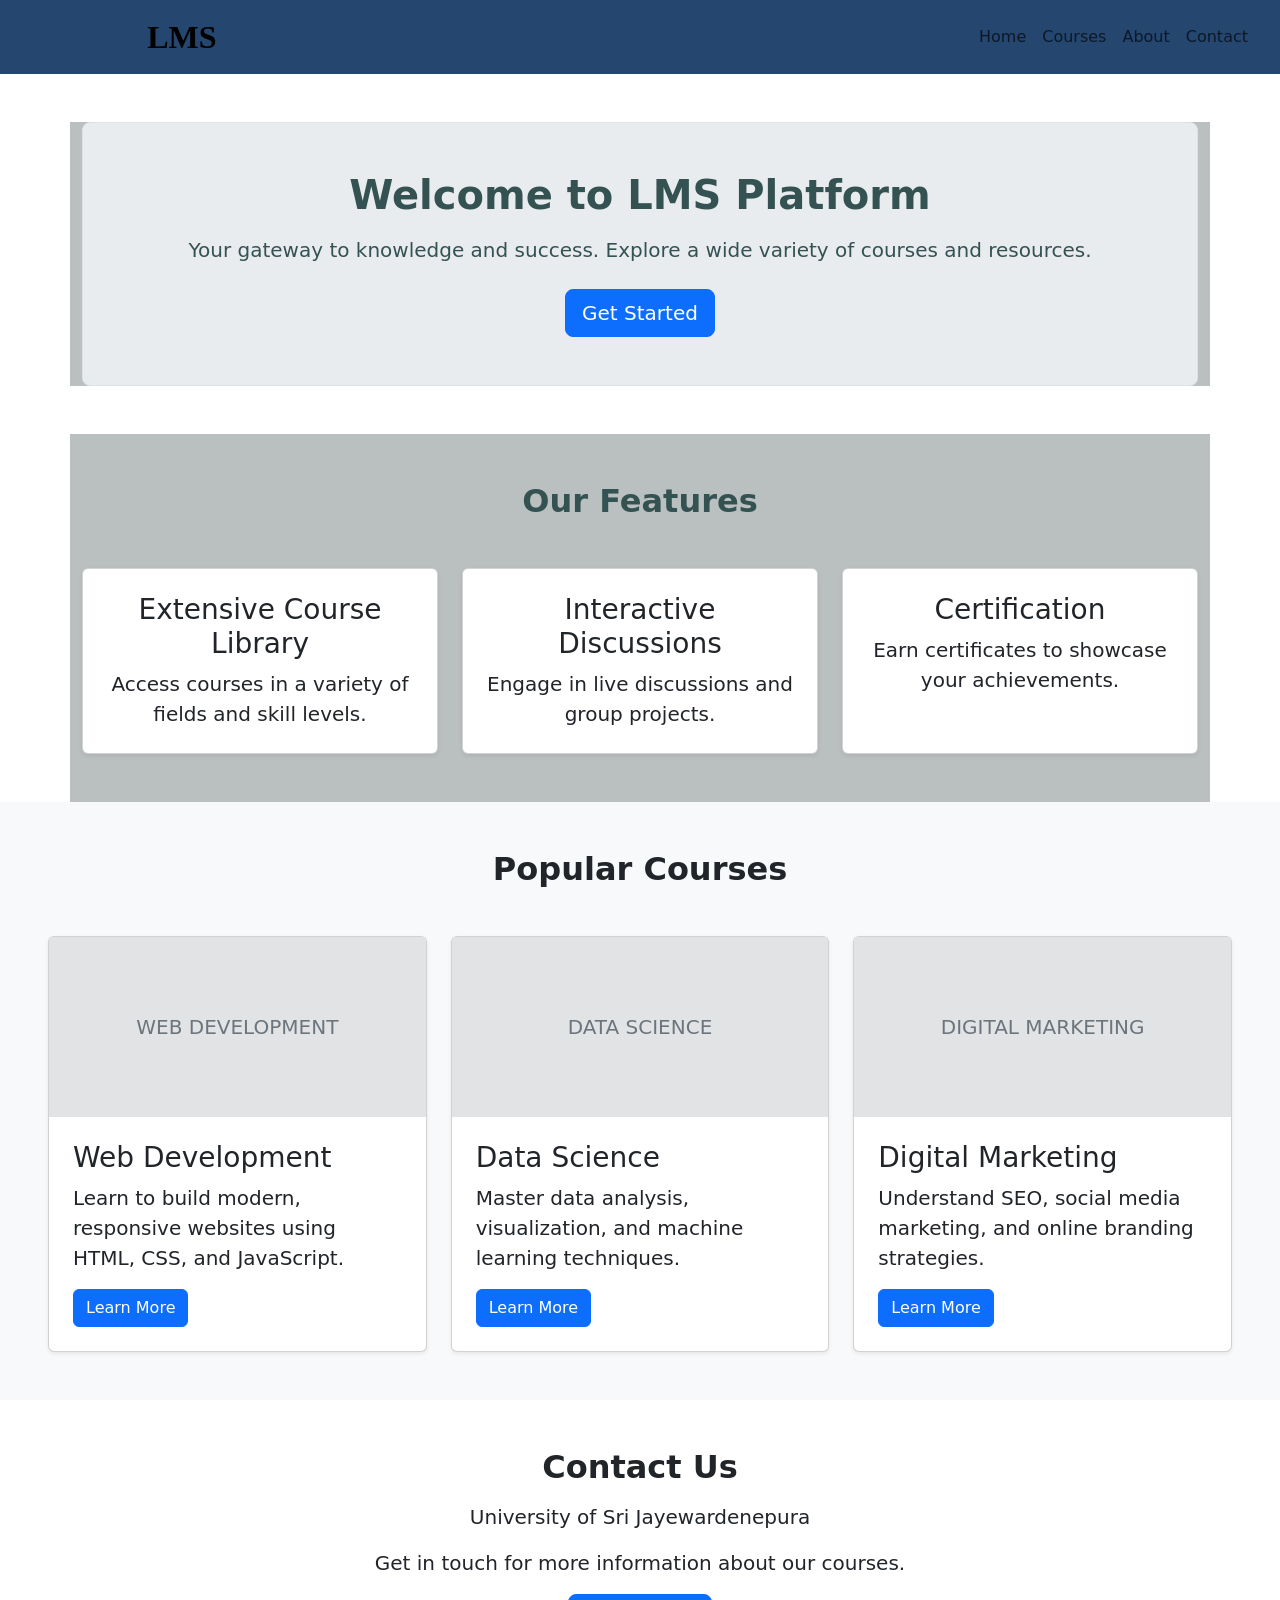
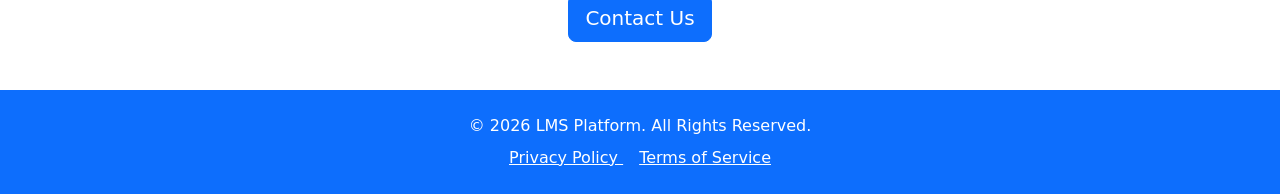
==== Practical 2 LMS using Bootstrap/index.html @ 3b53b726 "Lms Using Bootstrap" ====
<!DOCTYPE html>
<html lang="en" data-bs-theme="light">

<head>
    <meta charset="UTF-8">
    <meta name="viewport" content="width=device-width, initial-scale=1.0">

    <title>LMS | Learning Management System</title>

    <!-- Bootstrap CSS -->
    <link href="https://cdn.jsdelivr.net/npm/bootstrap@5.3.8/dist/css/bootstrap.min.css"
          rel="stylesheet">

    <!-- Custom CSS -->
    <link rel="stylesheet" href="style.css">
</head>

<body>

    <!-- Navigation Bar -->
    <nav class="navbar navbar-expand-lg bg-1 fg-2">
        <div class="container-fluid px-4">

            <a class="navbar-brand fw-bold" href="#Home">LMS</a>

            <button class="navbar-toggler" type="button"
                    data-bs-toggle="offcanvas"
                    data-bs-target="#navbarMenu"
                    aria-controls="navbarMenu"
                    aria-label="Toggle navigation">

                <span class="navbar-toggler-icon"></span>
            </button>

            <div class="offcanvas offcanvas-end" tabindex="-1"
                 id="navbarMenu"
                 aria-labelledby="navbarMenuLabel">

                <div class="offcanvas-header">
                    <h5 class="offcanvas-title" id="navbarMenuLabel">
                        LMS Menu
                    </h5>

                    <button type="button" class="btn-close"
                            data-bs-dismiss="offcanvas"
                            aria-label="Close"></button>
                </div>

                <div class="offcanvas-body">
                    <div class="navbar-nav ms-auto">

                        <a class="nav-link" href="#Home">Home</a>
                        <a class="nav-link" href="#courses">Courses</a>
                        <a class="nav-link" href="#about">About</a>
                        <a class="nav-link" href="#contact">Contact</a>

                    </div>
                </div>

            </div>
        </div>
    </nav>


    <!-- Home Section -->
    <section id="Home" class="py-5">

        <div class="container">

            <div class="bg-body-secondary p-5 rounded-3 text-center border">

                <h1 class="fw-bold mb-3">
                    Welcome to LMS Platform
                </h1>

                <p class="fs-5 mb-4">
                    Your gateway to knowledge and success.
                    Explore a wide variety of courses and resources.
                </p>

                <a class="btn btn-primary btn-lg" href="#courses">
                    Get Started
                </a>

            </div>

        </div>

    </section>


    <!-- Our Features -->
    <section id="about" class="container py-5">

        <h2 class="text-center fw-bold mb-5">
            Our Features
        </h2>

        <div class="row g-4">

            <!-- Feature 1 -->
            <div class="col-12 col-md-4">

                <div class="card h-100 shadow-sm">

                    <div class="card-body text-center p-4">

                        <h3 class="card-title">
                            Extensive Course Library
                        </h3>

                        <p class="card-text fs-5">
                            Access courses in a variety of fields and skill levels.
                        </p>

                    </div>

                </div>

            </div>


            <!-- Feature 2 -->
            <div class="col-12 col-md-4">

                <div class="card h-100 shadow-sm">

                    <div class="card-body text-center p-4">

                        <h3 class="card-title">
                            Interactive Discussions
                        </h3>

                        <p class="card-text fs-5">
                            Engage in live discussions and group projects.
                        </p>

                    </div>

                </div>

            </div>


            <!-- Feature 3 -->
            <div class="col-12 col-md-4">

                <div class="card h-100 shadow-sm">

                    <div class="card-body text-center p-4">

                        <h3 class="card-title">
                            Certification
                        </h3>

                        <p class="card-text fs-5">
                            Earn certificates to showcase your achievements.
                        </p>

                    </div>

                </div>

            </div>

        </div>

    </section>


    <!-- Popular Courses -->
    <section id="courses"
             class="container-fluid px-4 px-md-5 py-5 bg-light">

        <h2 class="text-center fw-bold mb-5">
            Popular Courses
        </h2>

        <div class="row g-4">

            <!-- Course 1 -->
            <div class="col-12 col-md-4">

                <div class="card h-100 shadow-sm">

                    <div class="bg-secondary-subtle d-flex align-items-center justify-content-center"
                         style="height: 180px;">

                        <span class="fs-5 text-secondary">
                            WEB DEVELOPMENT
                        </span>

                    </div>

                    <div class="card-body p-4 d-flex flex-column">

                        <h3 class="card-title">
                            Web Development
                        </h3>

                        <p class="card-text fs-5">
                            Learn to build modern, responsive websites using HTML, CSS, and JavaScript.
                        </p>

                        <a href="#contact"
                           class="btn btn-primary mt-auto align-self-start">
                            Learn More
                        </a>

                    </div>

                </div>

            </div>


            <!-- Course 2 -->
            <div class="col-12 col-md-4">

                <div class="card h-100 shadow-sm">

                    <div class="bg-secondary-subtle d-flex align-items-center justify-content-center"
                         style="height: 180px;">

                        <span class="fs-5 text-secondary">
                            DATA SCIENCE
                        </span>

                    </div>

                    <div class="card-body p-4 d-flex flex-column">

                        <h3 class="card-title">
                            Data Science
                        </h3>

                        <p class="card-text fs-5">
                            Master data analysis, visualization, and machine learning techniques.
                        </p>

                        <a href="#contact"
                           class="btn btn-primary mt-auto align-self-start">
                            Learn More
                        </a>

                    </div>

                </div>

            </div>


            <!-- Course 3 -->
            <div class="col-12 col-md-4">

                <div class="card h-100 shadow-sm">

                    <div class="bg-secondary-subtle d-flex align-items-center justify-content-center"
                         style="height: 180px;">

                        <span class="fs-5 text-secondary">
                            DIGITAL MARKETING
                        </span>

                    </div>

                    <div class="card-body p-4 d-flex flex-column">

                        <h3 class="card-title">
                            Digital Marketing
                        </h3>

                        <p class="card-text fs-5">
                            Understand SEO, social media marketing, and online branding strategies.
                        </p>

                        <a href="#contact"
                           class="btn btn-primary mt-auto align-self-start">
                            Learn More
                        </a>

                    </div>

                </div>

            </div>

        </div>

    </section>


    <!-- Contact Section -->
    <section id="contact" class="text-center py-5 px-3">

        <h2 class="fw-bold">
            Contact Us
        </h2>

        <p class="fs-5 mt-3">
            University of Sri Jayewardenepura
        </p>

        <p class="fs-5">
            Get in touch for more information about our courses.
        </p>

        <a href="mailto:info@sjp.ac.lk"
           class="btn btn-primary btn-lg">
            Contact Us
        </a>

    </section>


    <!-- Footer -->
    <footer class="bg-primary text-white text-center py-4 mt-auto">

        <p class="mb-2">
            &copy; 2026 LMS Platform. All Rights Reserved.
        </p>

        <a href="#privacy" class="text-white me-3">
            Privacy Policy
        </a>

        <a href="#terms" class="text-white">
            Terms of Service
        </a>

    </footer>


    <!-- Bootstrap JavaScript -->
    <script src="https://cdn.jsdelivr.net/npm/bootstrap@5.3.8/dist/js/bootstrap.bundle.min.js"></script>

</body>

</html>
---- Practical 2 LMS using Bootstrap/style.css ----
.drawer-end {
    align-items: flex-end;
}

.firstbox {
    background-color: rgb(215, 223, 224);
}

.navbar{
    background-color: rgb(36, 70, 111);
}

.navbar-brand{
    font-size: xx-large;
    font-family: 'Times New Roman', Times, serif;
    margin-left: 10%;
}

.container{
    color: rgb(52, 82, 82);
    background-color: rgb(186, 191, 191);
}
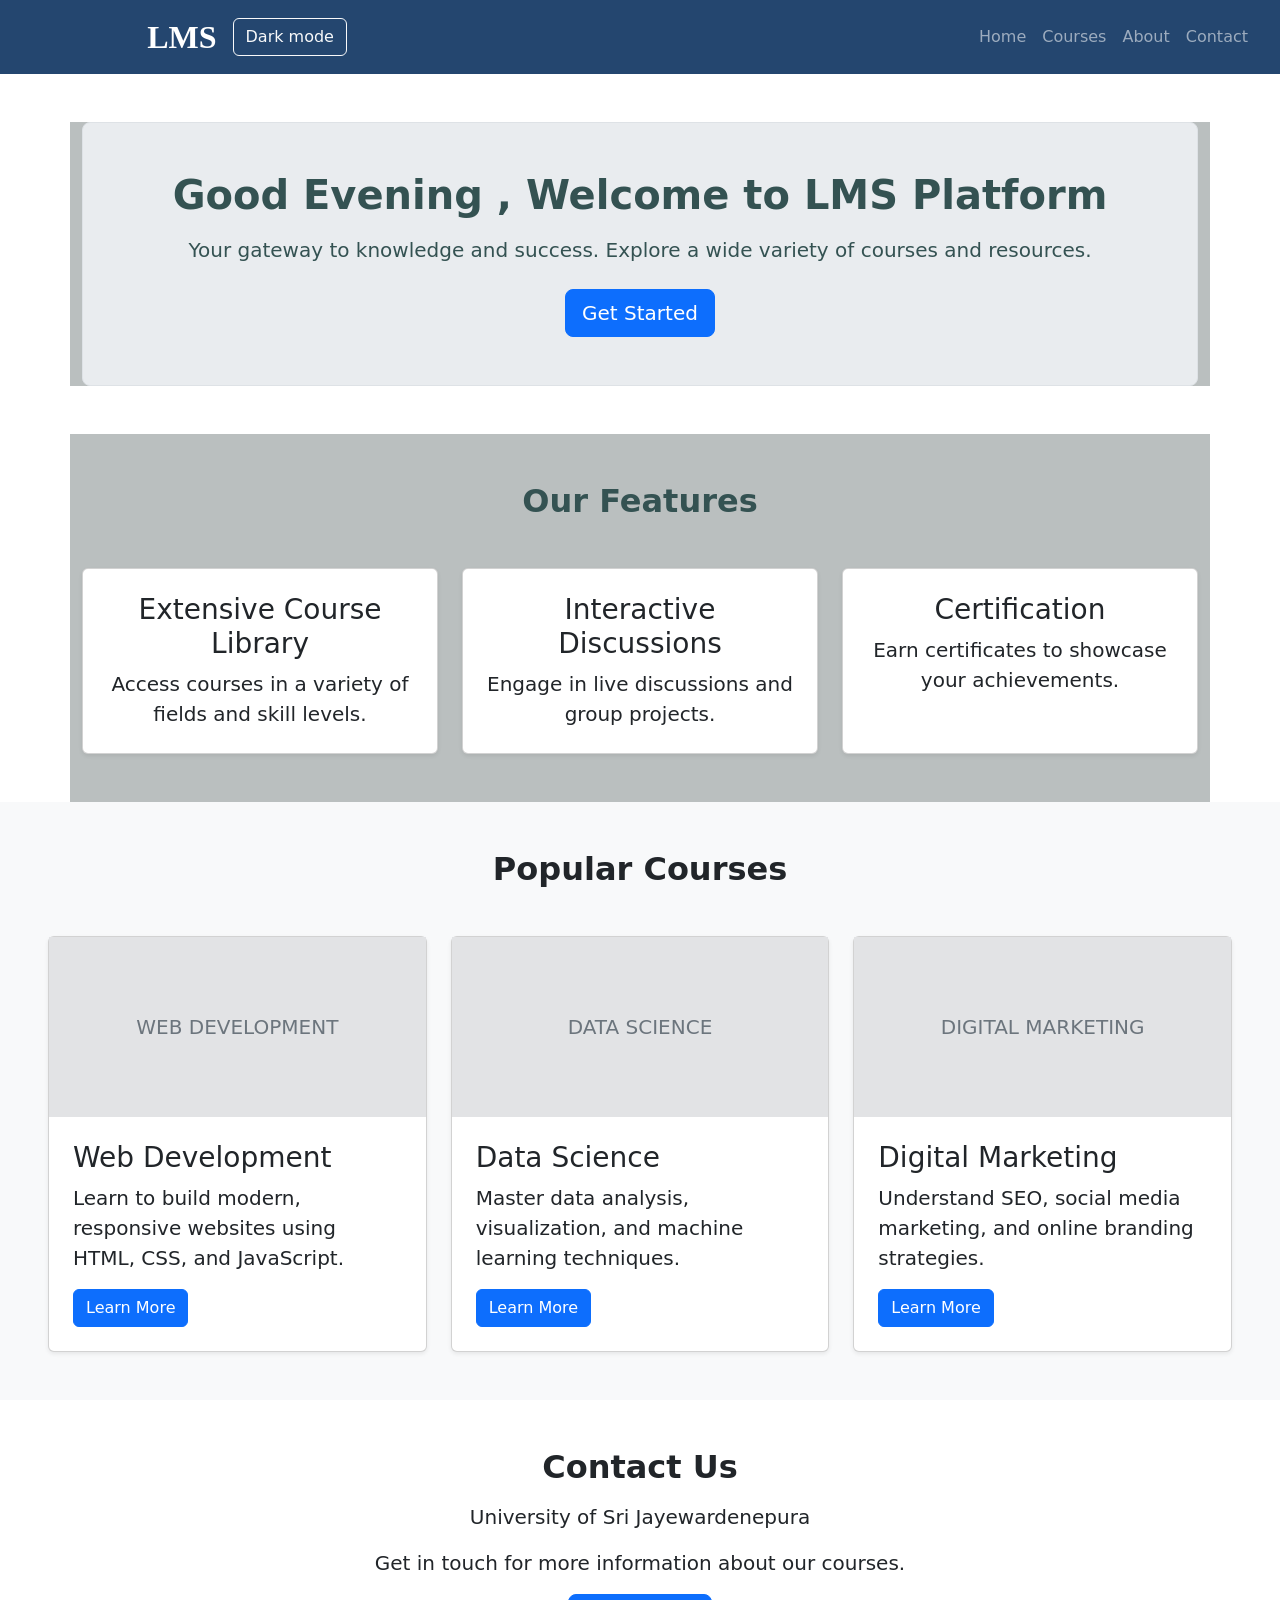
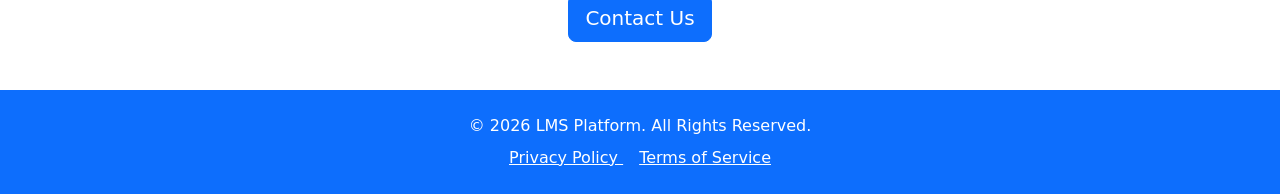
==== commit 74defc29: "added darkmode button and time based greeting to website" ====
--- a/Practical 2 LMS using Bootstrap/index.html
+++ b/Practical 2 LMS using Bootstrap/index.html
@@ -1,4 +1,3 @@
-
 <!DOCTYPE html>
 <html lang="en" data-bs-theme="light">
 
@@ -9,8 +8,7 @@
     <title>LMS | Learning Management System</title>
 
     <!-- Bootstrap CSS -->
-    <link href="https://cdn.jsdelivr.net/npm/bootstrap@5.3.8/dist/css/bootstrap.min.css"
-          rel="stylesheet">
+    <link href="https://cdn.jsdelivr.net/npm/bootstrap@5.3.8/dist/css/bootstrap.min.css" rel="stylesheet">
 
     <!-- Custom CSS -->
     <link rel="stylesheet" href="style.css">
@@ -18,33 +16,32 @@
 
 <body>
 
+
     <!-- Navigation Bar -->
-    <nav class="navbar navbar-expand-lg bg-1 fg-2">
+    <nav class="navbar navbar-expand-lg bg-1 fg-2" data-bs-theme="dark">
         <div class="container-fluid px-4">
 
             <a class="navbar-brand fw-bold" href="#Home">LMS</a>
 
-            <button class="navbar-toggler" type="button"
-                    data-bs-toggle="offcanvas"
-                    data-bs-target="#navbarMenu"
-                    aria-controls="navbarMenu"
-                    aria-label="Toggle navigation">
+            <button class="btn btn-outline-light ms-auto me-2" type="button" id="themeToggle"
+                aria-pressed="false">
+                Dark mode
+            </button>
+
+            <button class="navbar-toggler" type="button" data-bs-toggle="offcanvas" data-bs-target="#navbarMenu"
+                aria-controls="navbarMenu" aria-label="Toggle navigation">
 
                 <span class="navbar-toggler-icon"></span>
             </button>
 
-            <div class="offcanvas offcanvas-end" tabindex="-1"
-                 id="navbarMenu"
-                 aria-labelledby="navbarMenuLabel">
+            <div class="offcanvas offcanvas-end" tabindex="-1" id="navbarMenu" aria-labelledby="navbarMenuLabel">
 
                 <div class="offcanvas-header">
                     <h5 class="offcanvas-title" id="navbarMenuLabel">
                         LMS Menu
                     </h5>
 
-                    <button type="button" class="btn-close"
-                            data-bs-dismiss="offcanvas"
-                            aria-label="Close"></button>
+                    <button type="button" class="btn-close" data-bs-dismiss="offcanvas" aria-label="Close"></button>
                 </div>
 
                 <div class="offcanvas-body">
@@ -62,7 +59,6 @@
         </div>
     </nav>
 
-
     <!-- Home Section -->
     <section id="Home" class="py-5">
 
@@ -71,7 +67,7 @@
             <div class="bg-body-secondary p-5 rounded-3 text-center border">
 
                 <h1 class="fw-bold mb-3">
-                    Welcome to LMS Platform
+                    <span id="greeting"></span> , Welcome to LMS Platform
                 </h1>
 
                 <p class="fs-5 mb-4">
@@ -170,8 +166,7 @@
 
 
     <!-- Popular Courses -->
-    <section id="courses"
-             class="container-fluid px-4 px-md-5 py-5 bg-light">
+    <section id="courses" class="container-fluid px-4 px-md-5 py-5 bg-light">
 
         <h2 class="text-center fw-bold mb-5">
             Popular Courses
@@ -185,7 +180,7 @@
                 <div class="card h-100 shadow-sm">
 
                     <div class="bg-secondary-subtle d-flex align-items-center justify-content-center"
-                         style="height: 180px;">
+                        style="height: 180px;">
 
                         <span class="fs-5 text-secondary">
                             WEB DEVELOPMENT
@@ -203,8 +198,7 @@
                             Learn to build modern, responsive websites using HTML, CSS, and JavaScript.
                         </p>
 
-                        <a href="#contact"
-                           class="btn btn-primary mt-auto align-self-start">
+                        <a href="#contact" class="btn btn-primary mt-auto align-self-start">
                             Learn More
                         </a>
 
@@ -221,7 +215,7 @@
                 <div class="card h-100 shadow-sm">
 
                     <div class="bg-secondary-subtle d-flex align-items-center justify-content-center"
-                         style="height: 180px;">
+                        style="height: 180px;">
 
                         <span class="fs-5 text-secondary">
                             DATA SCIENCE
@@ -239,8 +233,7 @@
                             Master data analysis, visualization, and machine learning techniques.
                         </p>
 
-                        <a href="#contact"
-                           class="btn btn-primary mt-auto align-self-start">
+                        <a href="#contact" class="btn btn-primary mt-auto align-self-start">
                             Learn More
                         </a>
 
@@ -257,7 +250,7 @@
                 <div class="card h-100 shadow-sm">
 
                     <div class="bg-secondary-subtle d-flex align-items-center justify-content-center"
-                         style="height: 180px;">
+                        style="height: 180px;">
 
                         <span class="fs-5 text-secondary">
                             DIGITAL MARKETING
@@ -275,8 +268,7 @@
                             Understand SEO, social media marketing, and online branding strategies.
                         </p>
 
-                        <a href="#contact"
-                           class="btn btn-primary mt-auto align-self-start">
+                        <a href="#contact" class="btn btn-primary mt-auto align-self-start">
                             Learn More
                         </a>
 
@@ -306,8 +298,7 @@
             Get in touch for more information about our courses.
         </p>
 
-        <a href="mailto:info@sjp.ac.lk"
-           class="btn btn-primary btn-lg">
+        <a href="mailto:info@sjp.ac.lk" class="btn btn-primary btn-lg">
             Contact Us
         </a>
 
@@ -334,8 +325,7 @@
 
     <!-- Bootstrap JavaScript -->
     <script src="https://cdn.jsdelivr.net/npm/bootstrap@5.3.8/dist/js/bootstrap.bundle.min.js"></script>
-
+    <script src="scipt.js"></script>
 </body>
 
-</html>
-
+</html>
--- a/Practical 2 LMS using Bootstrap/style.css
+++ b/Practical 2 LMS using Bootstrap/style.css
@@ -19,4 +19,14 @@
 .container{
     color: rgb(52, 82, 82);
     background-color: rgb(186, 191, 191);
+}
+
+[data-bs-theme="dark"] .container {
+    color: var(--bs-body-color);
+    background-color: var(--bs-tertiary-bg);
+}
+
+[data-bs-theme="dark"] .bg-light {
+    color: var(--bs-body-color);
+    background-color: var(--bs-tertiary-bg) !important;
 }
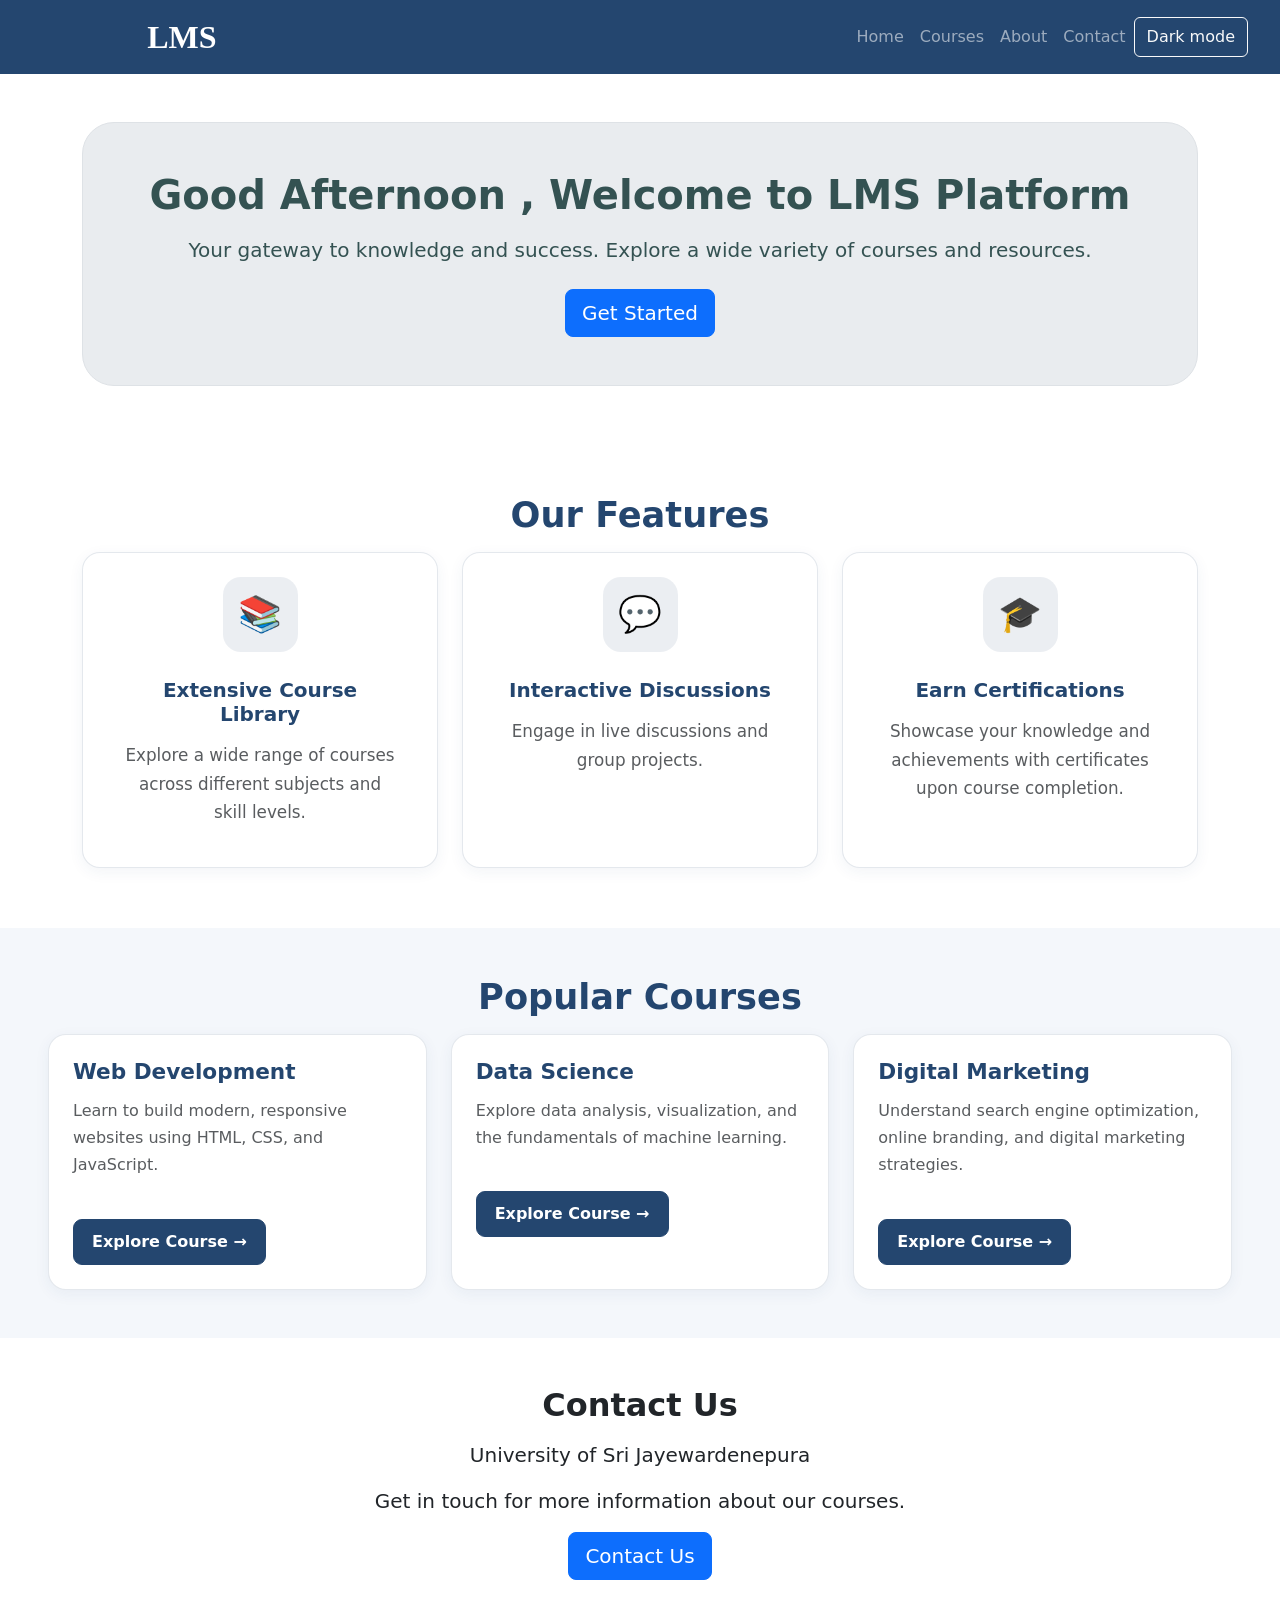
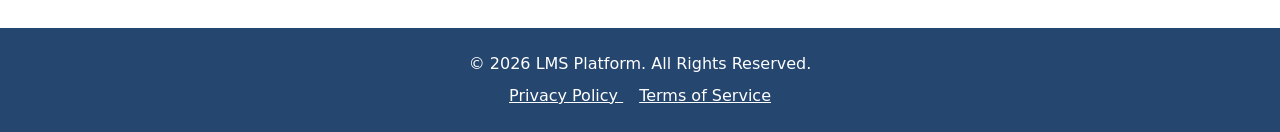
==== commit 754f0add: "improve the UI of LMS" ====
--- a/Practical 2 LMS using Bootstrap/index.html
+++ b/Practical 2 LMS using Bootstrap/index.html
@@ -23,10 +23,7 @@
 
             <a class="navbar-brand fw-bold" href="#Home">LMS</a>
 
-            <button class="btn btn-outline-light ms-auto me-2" type="button" id="themeToggle"
-                aria-pressed="false">
-                Dark mode
-            </button>
+
 
             <button class="navbar-toggler" type="button" data-bs-toggle="offcanvas" data-bs-target="#navbarMenu"
                 aria-controls="navbarMenu" aria-label="Toggle navigation">
@@ -50,7 +47,11 @@
                         <a class="nav-link" href="#Home">Home</a>
                         <a class="nav-link" href="#courses">Courses</a>
                         <a class="nav-link" href="#about">About</a>
-                        <a class="nav-link" href="#contact">Contact</a>
+                        <a class="nav-link" href="#contact">Contact </a>
+                        <button class="btn btn-outline-light ms-auto me-2" type="button" id="themeToggle"
+                            aria-pressed="false">
+                            Dark mode
+                        </button>
 
                     </div>
                 </div>
@@ -64,7 +65,7 @@
 
         <div class="container">
 
-            <div class="bg-body-secondary p-5 rounded-3 text-center border">
+            <div class="bg-body-secondary p-5 rounded-5 text-center border">
 
                 <h1 class="fw-bold mb-3">
                     <span id="greeting"></span> , Welcome to LMS Platform
@@ -89,7 +90,7 @@
     <!-- Our Features -->
     <section id="about" class="container py-5">
 
-        <h2 class="text-center fw-bold mb-5">
+        <h2 class="text-center fw-bold mb-3">
             Our Features
         </h2>
 
@@ -98,16 +99,20 @@
             <!-- Feature 1 -->
             <div class="col-12 col-md-4">
 
-                <div class="card h-100 shadow-sm">
-
-                    <div class="card-body text-center p-4">
-
-                        <h3 class="card-title">
+                <div class="card feature-card h-100 text-center p-4">
+
+                    <div class="feature-icon">
+                        📚
+                    </div>
+
+                    <div class="card-body">
+
+                        <h3 class="card-title fw-bold">
                             Extensive Course Library
                         </h3>
 
-                        <p class="card-text fs-5">
-                            Access courses in a variety of fields and skill levels.
+                        <p class="card-text">
+                            Explore a wide range of courses across different subjects and skill levels.
                         </p>
 
                     </div>
@@ -115,20 +120,23 @@
                 </div>
 
             </div>
-
 
             <!-- Feature 2 -->
             <div class="col-12 col-md-4">
 
-                <div class="card h-100 shadow-sm">
-
-                    <div class="card-body text-center p-4">
-
-                        <h3 class="card-title">
+                <div class="card feature-card h-100 text-center p-4">
+
+                    <div class="feature-icon">
+                        💬
+                    </div>
+
+                    <div class="card-body">
+
+                        <h3 class="card-title fw-bold">
                             Interactive Discussions
                         </h3>
 
-                        <p class="card-text fs-5">
+                        <p class="card-text">
                             Engage in live discussions and group projects.
                         </p>
 
@@ -138,20 +146,23 @@
 
             </div>
 
-
             <!-- Feature 3 -->
             <div class="col-12 col-md-4">
 
-                <div class="card h-100 shadow-sm">
-
-                    <div class="card-body text-center p-4">
-
-                        <h3 class="card-title">
-                            Certification
+                <div class="card feature-card h-100 text-center p-4">
+
+                    <div class="feature-icon">
+                        🎓
+                    </div>
+
+                    <div class="card-body">
+
+                        <h3 class="card-title fw-bold">
+                            Earn Certifications
                         </h3>
 
-                        <p class="card-text fs-5">
-                            Earn certificates to showcase your achievements.
+                        <p class="card-text">
+                            Showcase your knowledge and achievements with certificates upon course completion.
                         </p>
 
                     </div>
@@ -165,122 +176,95 @@
     </section>
 
 
-    <!-- Popular Courses -->
-    <section id="courses" class="container-fluid px-4 px-md-5 py-5 bg-light">
-
-        <h2 class="text-center fw-bold mb-5">
-            Popular Courses
-        </h2>
-
-        <div class="row g-4">
-
-            <!-- Course 1 -->
-            <div class="col-12 col-md-4">
-
-                <div class="card h-100 shadow-sm">
-
-                    <div class="bg-secondary-subtle d-flex align-items-center justify-content-center"
-                        style="height: 180px;">
-
-                        <span class="fs-5 text-secondary">
-                            WEB DEVELOPMENT
-                        </span>
-
-                    </div>
-
-                    <div class="card-body p-4 d-flex flex-column">
-
-                        <h3 class="card-title">
-                            Web Development
-                        </h3>
-
-                        <p class="card-text fs-5">
-                            Learn to build modern, responsive websites using HTML, CSS, and JavaScript.
-                        </p>
-
-                        <a href="#contact" class="btn btn-primary mt-auto align-self-start">
-                            Learn More
-                        </a>
-
-                    </div>
-
-                </div>
-
-            </div>
-
-
-            <!-- Course 2 -->
-            <div class="col-12 col-md-4">
-
-                <div class="card h-100 shadow-sm">
-
-                    <div class="bg-secondary-subtle d-flex align-items-center justify-content-center"
-                        style="height: 180px;">
-
-                        <span class="fs-5 text-secondary">
-                            DATA SCIENCE
-                        </span>
-
-                    </div>
-
-                    <div class="card-body p-4 d-flex flex-column">
-
-                        <h3 class="card-title">
-                            Data Science
-                        </h3>
-
-                        <p class="card-text fs-5">
-                            Master data analysis, visualization, and machine learning techniques.
-                        </p>
-
-                        <a href="#contact" class="btn btn-primary mt-auto align-self-start">
-                            Learn More
-                        </a>
-
-                    </div>
-
-                </div>
-
-            </div>
-
-
-            <!-- Course 3 -->
-            <div class="col-12 col-md-4">
-
-                <div class="card h-100 shadow-sm">
-
-                    <div class="bg-secondary-subtle d-flex align-items-center justify-content-center"
-                        style="height: 180px;">
-
-                        <span class="fs-5 text-secondary">
-                            DIGITAL MARKETING
-                        </span>
-
-                    </div>
-
-                    <div class="card-body p-4 d-flex flex-column">
-
-                        <h3 class="card-title">
-                            Digital Marketing
-                        </h3>
-
-                        <p class="card-text fs-5">
-                            Understand SEO, social media marketing, and online branding strategies.
-                        </p>
-
-                        <a href="#contact" class="btn btn-primary mt-auto align-self-start">
-                            Learn More
-                        </a>
-
-                    </div>
-
-                </div>
-
-            </div>
-
-        </div>
-
-    </section>
+
+<!-- Popular Courses -->
+<section id="courses" class="container-fluid px-4 px-md-5 py-5">
+
+    <h2 class="text-center fw-bold mb-3">
+        Popular Courses
+    </h2>
+
+    <div class="row g-4">
+
+        <!-- Course 1 -->
+        <div class="col-12 col-md-6 col-lg-4">
+
+            <div class="card course-card h-100">
+
+                <div class="card-body p-4 d-flex flex-column">
+
+                    <h3 class="card-title fw-bold">
+                        Web Development
+                    </h3>
+
+                    <p class="card-text">
+                        Learn to build modern, responsive websites using HTML, CSS, and JavaScript.
+                    </p>
+
+                    <a href="#contact" class="btn btn-primary mt-4 align-self-start">
+                        Explore Course →
+                    </a>
+
+                </div>
+
+            </div>
+
+        </div>
+
+        <!-- Course 2 -->
+        <div class="col-12 col-md-6 col-lg-4">
+
+            <div class="card course-card h-100">
+
+                <div class="card-body p-4 d-flex flex-column">
+
+                    <h3 class="card-title fw-bold">
+                        Data Science
+                    </h3>
+
+                    <p class="card-text">
+                        Explore data analysis, visualization, and the fundamentals of machine learning.
+                    </p>
+
+                    <a href="#contact" class="btn btn-primary mt-4 align-self-start">
+                        Explore Course →
+                    </a>
+
+                </div>
+
+            </div>
+
+        </div>
+
+        <!-- Course 3 -->
+        <div class="col-12 col-md-6 col-lg-4">
+
+            <div class="card course-card h-100">
+
+                <div class="card-body p-4 d-flex flex-column">
+
+                    <h3 class="card-title fw-bold">
+                        Digital Marketing
+                    </h3>
+
+                    <p class="card-text">
+                        Understand search engine optimization, online branding, and digital marketing strategies.
+                    </p>
+
+                    <a href="#contact" class="btn btn-primary mt-4 align-self-start">
+                        Explore Course →
+                    </a>
+
+                </div>
+
+            </div>
+
+        </div>
+
+    </div>
+
+</section>
+
 
 
     <!-- Contact Section -->
@@ -306,7 +290,7 @@
 
 
     <!-- Footer -->
-    <footer class="bg-primary text-white text-center py-4 mt-auto">
+    <footer class=" text-white text-center py-4 mt-auto">
 
         <p class="mb-2">
             &copy; 2026 LMS Platform. All Rights Reserved.
--- a/Practical 2 LMS using Bootstrap/style.css
+++ b/Practical 2 LMS using Bootstrap/style.css
@@ -6,7 +6,7 @@
     background-color: rgb(215, 223, 224);
 }
 
-.navbar{
+.navbar , footer{
     background-color: rgb(36, 70, 111);
 }
 
@@ -16,17 +16,164 @@
     margin-left: 10%;
 }
 
-.container{
+
+.container {
     color: rgb(52, 82, 82);
-    background-color: rgb(186, 191, 191);
+    background-color: transparent;
+
+}
+
+/* Features Section */
+#about {
+    padding-top: 60px !important;
+    padding-bottom: 60px !important;
+}
+
+#about h2 {
+    color: rgb(36, 70, 111);
+    font-size: 2.2rem;
+}
+
+.feature-card {
+    background-color: var(--bs-body-bg);
+    border: 1px solid rgba(36, 70, 111, 0.12);
+    border-radius: 18px;
+    box-shadow: 0 4px 15px rgba(36, 70, 111, 0.06);
+}
+
+
+.feature-icon {
+    width: 75px;
+    height: 75px;
+    margin: 0 auto 10px;
+    display: flex;
+    align-items: center;
+    justify-content: center;
+    background-color: rgba(36, 70, 111, 0.09);
+    border-radius: 18px;
+    font-size: 2.2rem;
+}
+
+.feature-card .card-title {
+    color: rgb(36, 70, 111);
+    font-size: 1.25rem;
+    margin-bottom: 15px;
+}
+
+.feature-card .card-text {
+    color: var(--bs-secondary-color);
+    font-size: 1.05rem;
+    line-height: 1.7;
+}
+
+/* Popular Courses Section */
+#courses {
+    background-color: #f4f7fb;
+}
+
+#courses h2 {
+    color: rgb(36, 70, 111);
+    font-size: 2.2rem;
+}
+
+.course-card {
+    border: 1px solid rgba(36, 70, 111, 0.12);
+    border-radius: 18px;
+    overflow: hidden;
+    background-color: var(--bs-body-bg);
+    box-shadow: 0 4px 15px rgba(36, 70, 111, 0.06);
+}
+
+
+.course-category {
+    color: rgb(36, 70, 111);
+    font-size: 0.75rem;
+    font-weight: 700;
+    letter-spacing: 1.5px;
+}
+
+.course-card .card-title {
+    color: rgb(36, 70, 111);
+    font-size: 1.35rem;
+    margin-bottom: 12px;
+}
+
+.course-card .card-text {
+    color: var(--bs-secondary-color);
+    line-height: 1.7;
+    font-size: 1rem;
+}
+
+.course-info {
+    display: flex;
+    flex-direction: column;
+    gap: 8px;
+    margin-top: 12px;
+    color: var(--bs-secondary-color);
+    font-size: 0.9rem;
+}
+
+.course-card .btn-primary {
+    background-color: rgb(36, 70, 111);
+    border-color: rgb(36, 70, 111);
+    border-radius: 9px;
+    padding: 10px 18px;
+    font-weight: 600;
+}
+
+.course-card .btn-primary:hover {
+    background-color: rgb(25, 51, 83);
+    border-color: rgb(25, 51, 83);
+}
+
+/* Dark Mode */
+[data-bs-theme="dark"] #courses {
+    background-color: var(--bs-body-bg);
+}
+
+[data-bs-theme="dark"] #courses h2,
+[data-bs-theme="dark"] .course-card .card-title {
+    color: #8ab4f8;
+}
+
+[data-bs-theme="dark"] .course-card {
+    border-color: rgba(138, 180, 248, 0.2);
+}
+
+[data-bs-theme="dark"] .course-image {
+    background: linear-gradient(
+        135deg,
+        #243449,
+        #172333
+    );
+}
+
+[data-bs-theme="dark"] .course-category {
+    color: #b8d4ff;
+}
+
+/* Dark Mode */
+[data-bs-theme="dark"] #about h2,
+[data-bs-theme="dark"] .feature-card .card-title {
+    color: #8ab4f8;
+}
+
+[data-bs-theme="dark"] .feature-card {
+    border-color: rgba(138, 180, 248, 0.2);
+}
+
+[data-bs-theme="dark"] .feature-icon {
+    background-color: rgba(138, 180, 248, 0.12);
 }
 
 [data-bs-theme="dark"] .container {
     color: var(--bs-body-color);
-    background-color: var(--bs-tertiary-bg);
+    background-color: transparent;
 }
+
 
 [data-bs-theme="dark"] .bg-light {
     color: var(--bs-body-color);
     background-color: var(--bs-tertiary-bg) !important;
-}+}
+
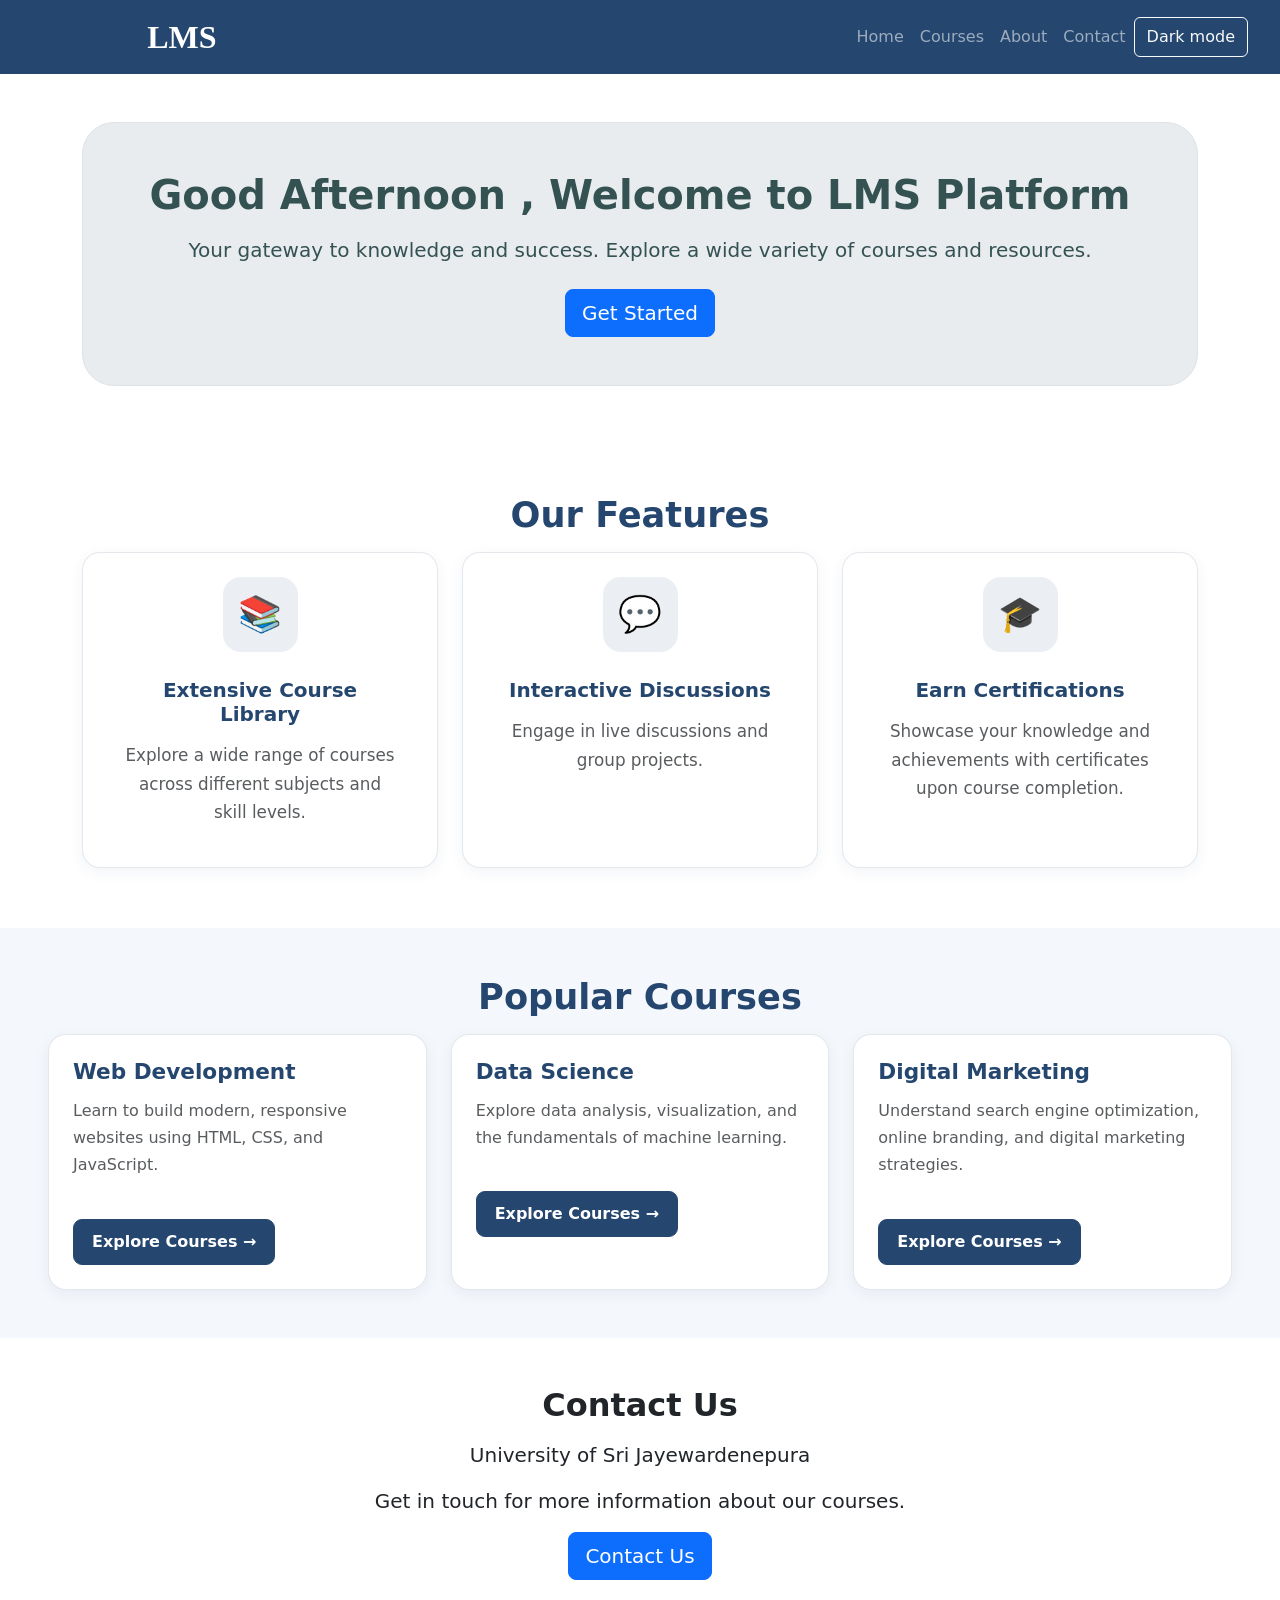
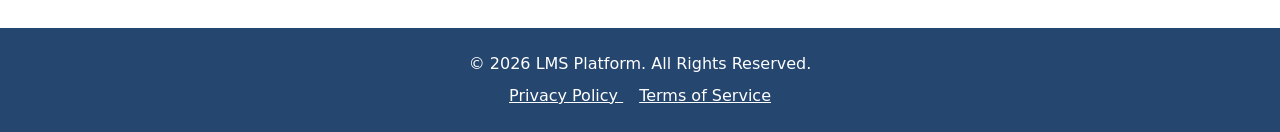
==== commit f87ccb8b: "added contact , about courses pages" ====
--- a/Practical 2 LMS using Bootstrap/index.html
+++ b/Practical 2 LMS using Bootstrap/index.html
@@ -44,10 +44,10 @@
                 <div class="offcanvas-body">
                     <div class="navbar-nav ms-auto">
 
-                        <a class="nav-link" href="#Home">Home</a>
-                        <a class="nav-link" href="#courses">Courses</a>
-                        <a class="nav-link" href="#about">About</a>
-                        <a class="nav-link" href="#contact">Contact </a>
+                        <a class="nav-link" href="index.html">Home</a>
+                        <a class="nav-link" href="courses.html">Courses</a>
+                        <a class="nav-link" href="about.html">About</a>
+                        <a class="nav-link" href="contact.html">Contact </a>
                         <button class="btn btn-outline-light ms-auto me-2" type="button" id="themeToggle"
                             aria-pressed="false">
                             Dark mode
@@ -177,33 +177,85 @@
 
 
 
-<!-- Popular Courses -->
-<section id="courses" class="container-fluid px-4 px-md-5 py-5">
-
-    <h2 class="text-center fw-bold mb-3">
-        Popular Courses
-    </h2>
-
-    <div class="row g-4">
-
-        <!-- Course 1 -->
-        <div class="col-12 col-md-6 col-lg-4">
-
-            <div class="card course-card h-100">
-
-                <div class="card-body p-4 d-flex flex-column">
-
-                    <h3 class="card-title fw-bold">
-                        Web Development
-                    </h3>
-
-                    <p class="card-text">
-                        Learn to build modern, responsive websites using HTML, CSS, and JavaScript.
-                    </p>
-
-                    <a href="#contact" class="btn btn-primary mt-4 align-self-start">
-                        Explore Course →
-                    </a>
+    <!-- Popular Courses -->
+    <section id="courses" class="container-fluid px-4 px-md-5 py-5">
+
+        <h2 class="text-center fw-bold mb-3">
+            Popular Courses
+        </h2>
+
+        <div class="row g-4">
+
+            <!-- Course 1 -->
+            <div class="col-12 col-md-6 col-lg-4">
+
+                <div class="card course-card h-100">
+
+                    <div class="card-body p-4 d-flex flex-column">
+
+                        <h3 class="card-title fw-bold">
+                            Web Development
+                        </h3>
+
+                        <p class="card-text">
+                            Learn to build modern, responsive websites using HTML, CSS, and JavaScript.
+                        </p>
+
+                        <a href="#contact" class="btn btn-primary mt-4 align-self-start">
+                            Explore Courses →
+                        </a>
+
+                    </div>
+
+                </div>
+
+            </div>
+
+            <!-- Course 2 -->
+            <div class="col-12 col-md-6 col-lg-4">
+
+                <div class="card course-card h-100">
+
+                    <div class="card-body p-4 d-flex flex-column">
+
+                        <h3 class="card-title fw-bold">
+                            Data Science
+                        </h3>
+
+                        <p class="card-text">
+                            Explore data analysis, visualization, and the fundamentals of machine learning.
+                        </p>
+
+                        <a href="#contact" class="btn btn-primary mt-4 align-self-start">
+                            Explore Courses →
+                        </a>
+
+                    </div>
+
+                </div>
+
+            </div>
+
+            <!-- Course 3 -->
+            <div class="col-12 col-md-6 col-lg-4">
+
+                <div class="card course-card h-100">
+
+                    <div class="card-body p-4 d-flex flex-column">
+
+                        <h3 class="card-title fw-bold">
+                            Digital Marketing
+                        </h3>
+
+                        <p class="card-text">
+                            Understand search engine optimization, online branding, and digital marketing strategies.
+                        </p>
+
+                        <a href="#contact" class="btn btn-primary mt-4 align-self-start">
+                            Explore Courses →
+                        </a>
+
+                    </div>
 
                 </div>
 
@@ -211,59 +263,7 @@
 
         </div>
 
-        <!-- Course 2 -->
-        <div class="col-12 col-md-6 col-lg-4">
-
-            <div class="card course-card h-100">
-
-                <div class="card-body p-4 d-flex flex-column">
-
-                    <h3 class="card-title fw-bold">
-                        Data Science
-                    </h3>
-
-                    <p class="card-text">
-                        Explore data analysis, visualization, and the fundamentals of machine learning.
-                    </p>
-
-                    <a href="#contact" class="btn btn-primary mt-4 align-self-start">
-                        Explore Course →
-                    </a>
-
-                </div>
-
-            </div>
-
-        </div>
-
-        <!-- Course 3 -->
-        <div class="col-12 col-md-6 col-lg-4">
-
-            <div class="card course-card h-100">
-
-                <div class="card-body p-4 d-flex flex-column">
-
-                    <h3 class="card-title fw-bold">
-                        Digital Marketing
-                    </h3>
-
-                    <p class="card-text">
-                        Understand search engine optimization, online branding, and digital marketing strategies.
-                    </p>
-
-                    <a href="#contact" class="btn btn-primary mt-4 align-self-start">
-                        Explore Course →
-                    </a>
-
-                </div>
-
-            </div>
-
-        </div>
-
-    </div>
-
-</section>
+    </section>
 
 
 
@@ -282,7 +282,7 @@
             Get in touch for more information about our courses.
         </p>
 
-        <a href="mailto:info@sjp.ac.lk" class="btn btn-primary btn-lg">
+        <a href="contact.html" class="btn btn-primary btn-lg">
             Contact Us
         </a>
 
--- a/Practical 2 LMS using Bootstrap/style.css
+++ b/Practical 2 LMS using Bootstrap/style.css
@@ -1,3 +1,23 @@
+html,
+body {
+    min-height: 100%;
+    margin: 0;
+}
+
+body {
+    min-height: 100vh;
+    display: flex;
+    flex-direction: column;
+}
+
+main {
+    flex: 1;
+}
+
+footer {
+    margin-top: auto;
+}
+
 .drawer-end {
     align-items: flex-end;
 }
@@ -6,11 +26,12 @@
     background-color: rgb(215, 223, 224);
 }
 
-.navbar , footer{
+.navbar,
+footer {
     background-color: rgb(36, 70, 111);
 }
 
-.navbar-brand{
+.navbar-brand {
     font-size: xx-large;
     font-family: 'Times New Roman', Times, serif;
     margin-left: 10%;
@@ -121,10 +142,7 @@
     font-weight: 600;
 }
 
-.course-card .btn-primary:hover {
-    background-color: rgb(25, 51, 83);
-    border-color: rgb(25, 51, 83);
-}
+
 
 /* Dark Mode */
 [data-bs-theme="dark"] #courses {
@@ -141,11 +159,9 @@
 }
 
 [data-bs-theme="dark"] .course-image {
-    background: linear-gradient(
-        135deg,
-        #243449,
-        #172333
-    );
+    background: linear-gradient(135deg,
+            #243449,
+            #172333);
 }
 
 [data-bs-theme="dark"] .course-category {
@@ -175,5 +191,4 @@
 [data-bs-theme="dark"] .bg-light {
     color: var(--bs-body-color);
     background-color: var(--bs-tertiary-bg) !important;
-}
-
+}
